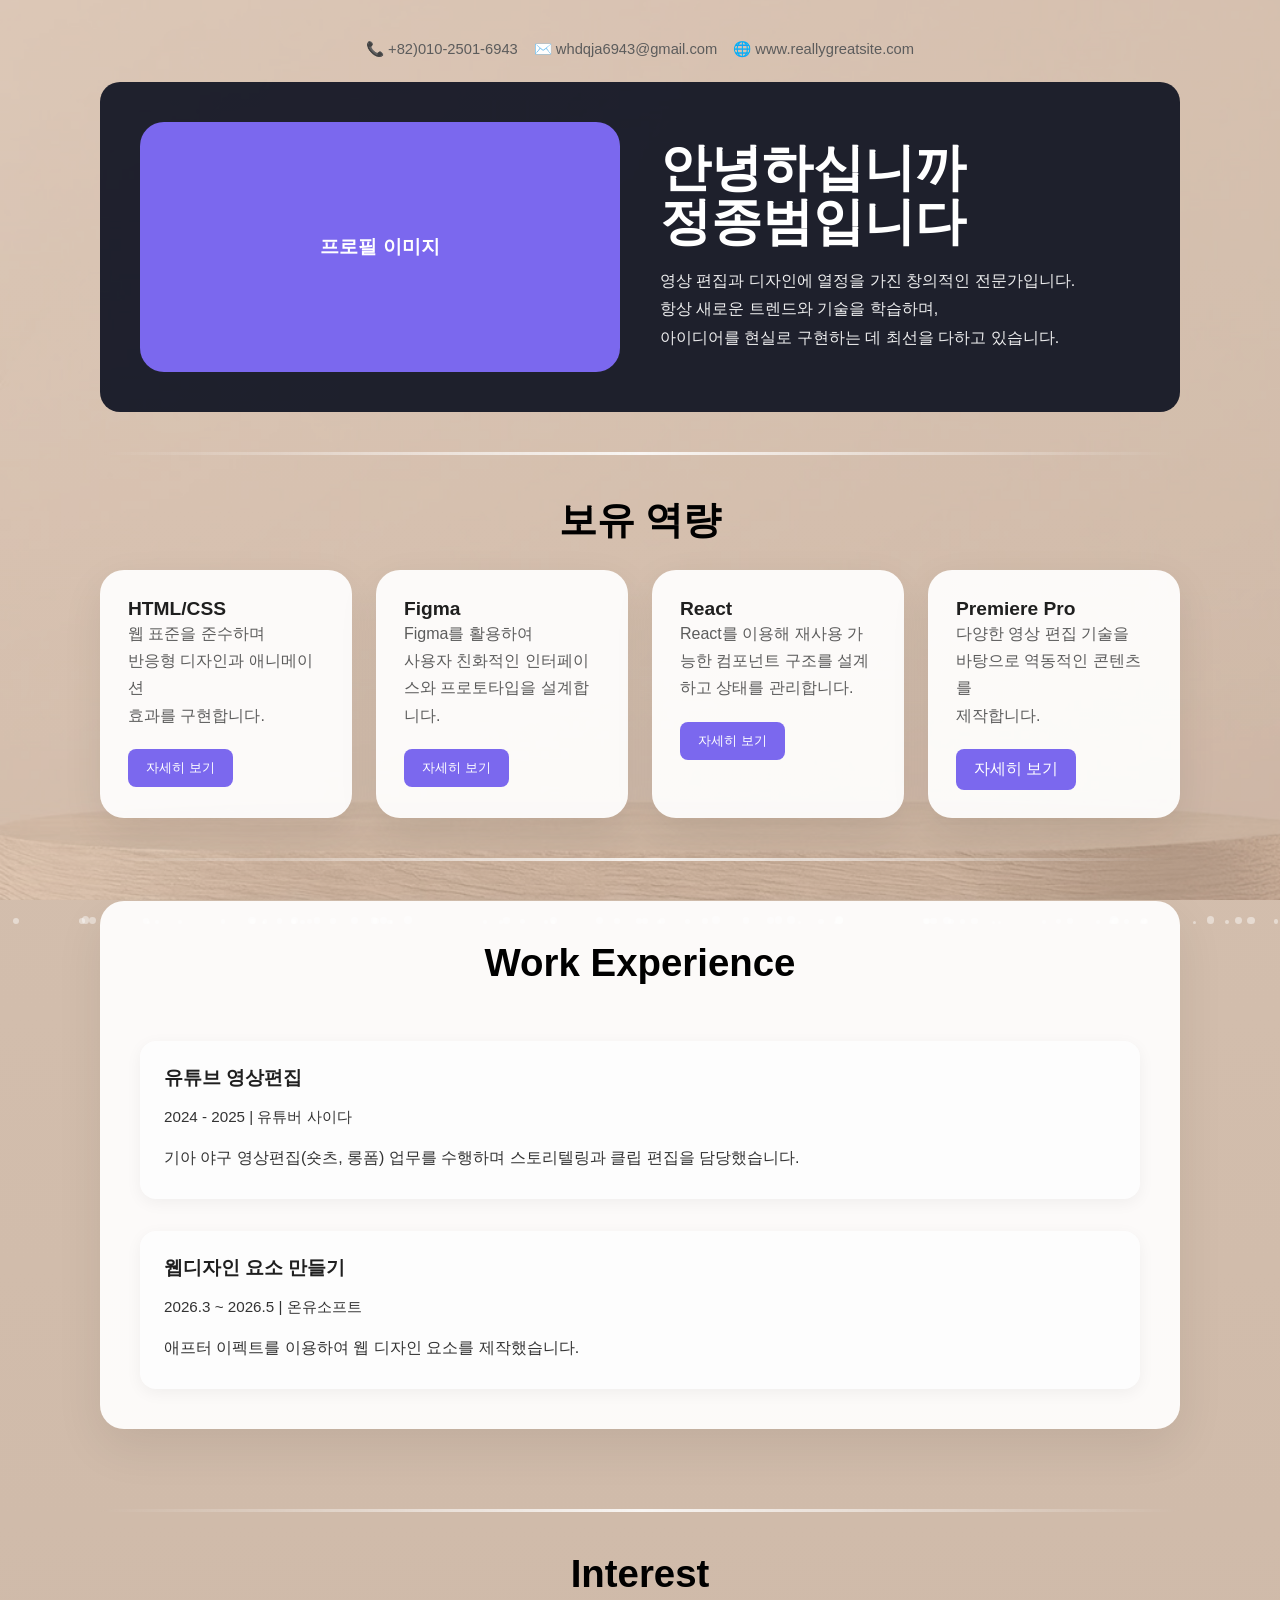
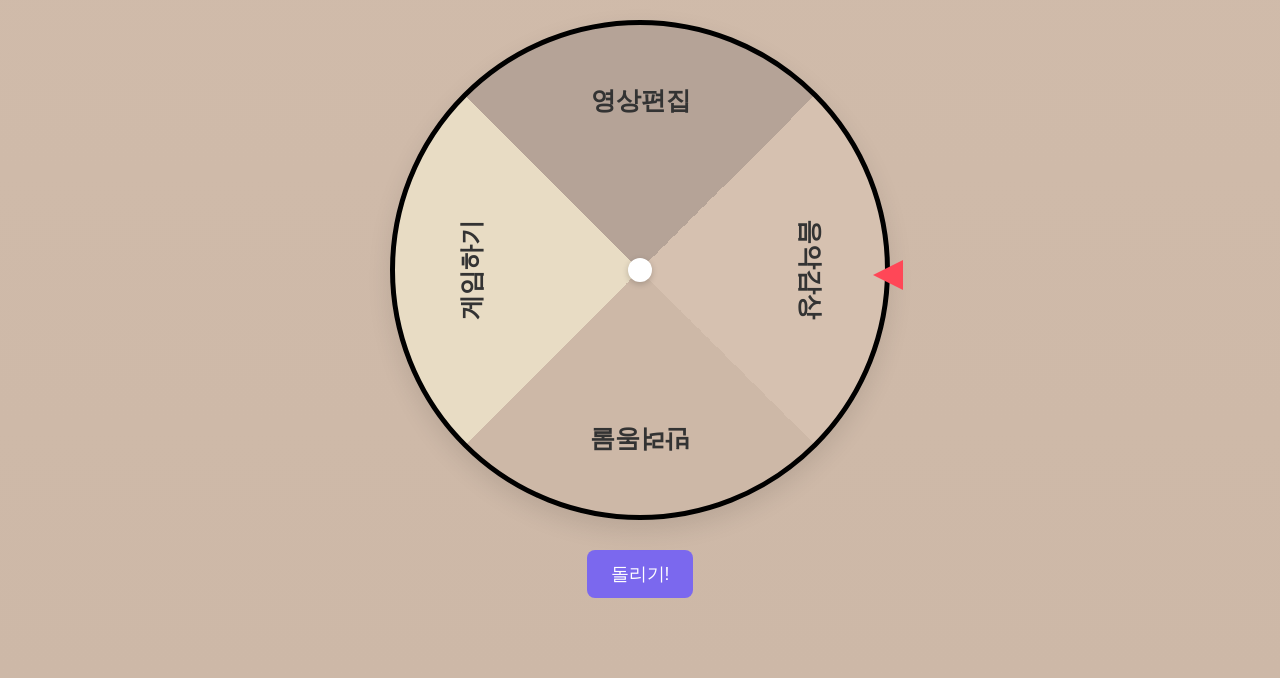
==== aboutrme.html @ 413c7f7b "리모델링" ====
<!DOCTYPE html>
<html lang="ko">
<head>
    <meta charset="UTF-8">
    <meta name="viewport" content="width=device-width, initial-scale=1.0">
    <title>정종범 자기소개</title>
    <link rel="stylesheet" href="style.css">
</head>
<body>
    <div id="particle-container"></div>
    <img src="back.jpg" alt="배경 이미지" class="bg-image">

    <main class="wrapper">
        <section class="contact-bar" aria-label="연락처 정보">
            <span>📞 +82)010-2501-6943</span>
            <span>✉️ whdqja6943@gmail.com</span>
            <span>🌐 www.reallygreatsite.com</span>
        </section>

       <section class="header-box">
    <div class="profile-img-placeholder">프로필 이미지</div>
    
    <div class="text-area">
        <h1>안녕하십니까<br>정종범입니다</h1>
        <p>영상 편집과 디자인에 열정을 가진 창의적인 전문가입니다.<br>
        항상 새로운 트렌드와 기술을 학습하며,<br>
        아이디어를 현실로 구현하는 데 최선을 다하고 있습니다.</p>
    </div>
</section>

        <div class="divider"></div>

        <section class="skills-section">
            <h2 class="section-title">보유 역량</h2>
            <div class="grid-container">
                <article class="card">
                    <div class="card-content">
                        <h3>HTML/CSS</h3>
                        <p>웹 표준을 준수하며 <br> 반응형 디자인과 애니메이션 <br> 효과를 구현합니다.</p>
                        <div class="btn-image-wrapper">
                            <button class="hover-btn">자세히 보기</button>
                            <div class="image-popup">
                                <img src="dalcom.png" alt="HTML/CSS 상세 이미지">
                            </div>
                        </div>
                    </div>
                </article>
                <article class="card">
                    <div class="card-content">
                        <h3>Figma</h3>
                        <p>Figma를 활용하여<br>사용자 친화적인 인터페이스와 프로토타입을 설계합니다.</p>
                        <div class="btn-image-wrapper">
                            <button class="hover-btn">자세히 보기</button>
                            <div class="image-popup">
                                <img src="figma.png" alt="Figma 상세 이미지">
                            </div>
                        </div>
                    </div>
                </article>
                <article class="card">
                    <div class="card-content">
                        <h3>React</h3>
                        <p>React를 이용해 재사용 가능한 컴포넌트 구조를 설계하고 상태를 관리합니다.</p>
                        <div class="btn-image-wrapper">
                            <button class="hover-btn">자세히 보기</button>
                            <div class="image-popup">
                                <img src="react.png" alt="React 상세 이미지">
                            </div>
                        </div>
                    </div>
                </article>
                <article class="card">
                    <div class="card-content">
                        <h3>Premiere Pro</h3>
                        <p>다양한 영상 편집 기술을<br> 바탕으로 역동적인 콘텐츠를 <br>제작합니다.</p>
                        <a href="https://www.youtube.com/watch?v=IJvtbl1FJ9M&t=701s" target="_blank" class="hover-btn">자세히 보기</a>
                    </div>
                </article>
            </div>
        </section>

                <div class="divider"></div>

        <section class="experience-box">
           <h2 class="section-title">Work Experience</h2>

<article class="experience-item flip-container">
    <div class="flip-inner">
        <div class="flip-front">
            <h3>유튜브 영상편집</h3>
            <p class="sub-text">2024 - 2025 | 유튜버 사이다</p>
            <p>기아 야구 영상편집(숏츠, 롱폼) 업무를 수행하며 스토리텔링과 클립 편집을 담당했습니다.</p>
        </div>
        <div class="flip-back">
            <h3>상세 성과 및 기술</h3>
            <p>✔ 조회수 50만 회 달성 숏츠 기획 및 제작<br>
               ✔ 프리미어 프로 및 애프터 이펙트 활용<br>
               ✔ 영상 썸네일 디자인</p>
        </div>
    </div>
</article>

<article class="experience-item flip-container">
    <div class="flip-inner">
        <div class="flip-front">
            <h3>웹디자인 요소 만들기</h3>
            <p class="sub-text">2026.3 ~ 2026.5 | 온유소프트</p>
            <p>애프터 이펙트를 이용하여 웹 디자인 요소를 제작했습니다.</p>
        </div>
        <div class="flip-back">
            <h3>상세 성과 및 기술</h3>
            <p>✔ Lottie 및 Bodymovin을 활용한 웹 애니메이션 구현<br>
               ✔ SVG 기반의 가벼운 모션 그래픽 제작<br>
               ✔ 반응형 웹에 맞춘 디자인 에셋 최적화</p>
        </div>
    </div>
</article>

        </section>

       <div class="divider"></div>

          <div class="roulette-wrapper">
            <h2 class="section-title">Interest</h2>
    <div class="pointer"></div>
    <div class="wheel" id="roulette">
        <div class="text-item t1"><span>음악감상</span></div>
        <div class="text-item t2"><span>반려동물</span></div>
        <div class="text-item t3"><span>게임하기</span></div>
        <div class="text-item t4"><span>영상편집</span></div>
    </div>
    <button class="hover-btn spin-btn" onclick="spinRoulette()">돌리기!</button>
</div>
    </main>

    <script>
        const container = document.getElementById('particle-container');
        for (let i = 0; i < 80; i++) {
            const particle = document.createElement('div');
            particle.className = 'particle';
            particle.style.left = Math.random() * 100 + 'vw';
            particle.style.animationDuration = (Math.random() * 10 + 5) + 's';
            particle.style.animationDelay = Math.random() * 10 + 's';
            particle.style.width = particle.style.height = (Math.random() * 5 + 3) + 'px';
            container.appendChild(particle);
        }

        let currentRotation = 0;
        
        function spinRoulette() {
            const wheel = document.getElementById('roulette');
            
            if (!wheel) {
                alert("룰렛 원판을 찾을 수 없습니다! HTML에 id='roulette'가 있는지 확인해주세요.");
                return;
            }
            
            const randomDegree = Math.floor(Math.random() * 360);
            currentRotation += 1800 + randomDegree; 
            wheel.style.transform = `rotate(${currentRotation}deg)`;
        }
    </script>
</body>
</html>
---- style.css ----
:root {
    --bg-start: #D6C1B0;
    --bg-end: #CDB8A7;
    --card-bg: rgba(255, 255, 255, 0.92);
    --panel-bg: rgba(10, 15, 30, 0.9);
    --accent: #7b68ee;
    --accent-dark: #5d4bc7;
    --text: #1f1f1f;
    --muted: #5c5c5c;
}

*, *::before, *::after {
    box-sizing: border-box;
}

html {
    scroll-behavior: smooth;
}

body {
    margin: 0;
    min-height: 100vh;
    background: linear-gradient(to bottom, var(--bg-start), var(--bg-end));
    font-family: 'Pretendard', sans-serif;
    color: var(--text);
    overflow-x: hidden;
}

#particle-container {
    position: fixed;
    inset: 0;
    pointer-events: none;
    z-index: 0;
}

.particle {
    position: absolute;
    bottom: -24px;
    width: 6px;
    height: 6px;
    background: rgba(255, 255, 255, 0.45);
    border-radius: 50%;
    animation: float-up linear infinite;
}

@keyframes float-up {
    0% {
        transform: translateY(0) translateX(0);
        opacity: 0;
    }
    20% {
        opacity: 0.8;
    }
    100% {
        transform: translateY(-110vh) translateX(40px);
        opacity: 0;
    }
}

.bg-image {
    position: fixed;
    inset: auto 0 0 0;
    width: 100%;
    min-height: 100%;
    object-fit: cover;
    z-index: -1;
    opacity: 0.35;
    pointer-events: none;
}

.wrapper {
    width: min(94%, 1080px);
    margin: 0 auto;
    padding: 40px 0;
    position: relative;
    z-index: 1;
}

.contact-bar {
    display: flex;
    justify-content: center;
    flex-wrap: wrap;
    gap: 16px;
    margin-bottom: 24px;
    font-size: 0.92rem;
    color: var(--muted);
}

.header-box {
    background: rgba(10, 15, 30, 0.9);
    color: white;
    padding: 40px;
    border-radius: 20px;
    display: flex;
    flex-direction: row; 
    align-items: center; 
    justify-content: flex-start;
    gap: 40px; 
    width: 100%;
    box-sizing: border-box;
    margin-bottom: 40px;
}

.profile-img-placeholder {
    flex: 0 0 40%; 
    max-width: 350px; 
    height: 300px; 
    background: var(--accent);
    border-radius: 24px;
    
    display: flex;
    align-items: center;
    justify-content: center;
    font-size: 1.2rem;
    font-weight: bold;
}

.text-area {
    width: 100%; 
}

.text-area h1 {
    margin: 0 0 18px;
    font-size: clamp(2rem, 4vw, 3.4rem);
    line-height: 1.05;
}

.text-area p {
    margin: 0;
    max-width: 720px;
    line-height: 1.8;
    color: rgba(255, 255, 255, 0.92);
}

.divider {
    width: 100%;
    height: 3px;
    margin: 40px 0;
    background: linear-gradient(90deg, transparent, rgba(255, 255, 255, 0.85), transparent);
}

.section-title {
    margin: 0 0 24px;
    font-size: clamp(2rem, 3vw, 3rem);
    color: rgb(0, 0, 0);
    text-align: center;
}

.grid-container {
    display: grid;
    grid-template-columns: repeat(auto-fit, minmax(240px, 1fr));
    gap: 24px;
    width: 100%;
    margin-bottom: 40px;
}

.card {
    background: var(--card-bg);
    border-radius: 24px;
    padding: 28px;
    display: flex;
    flex-direction: column;
    justify-content: space-between;
    gap: 18px;
    min-height: 220px;
    box-shadow: 0 14px 40px rgba(0, 0, 0, 0.08);
    transition: transform 0.3s ease, box-shadow 0.3s ease;
}

.card:hover {
    transform: translateY(-4px);
    box-shadow: 0 18px 46px rgba(0, 0, 0, 0.14);
}

.card h3 {
    margin: 0;
    font-size: 1.2rem;
}

.card p {
    margin: 0;
    line-height: 1.7;
    color: var(--muted);
}

.btn-image-wrapper {
    display: flex;
    flex-wrap: wrap;
    gap: 16px;
    align-items: flex-start;
}

.hover-btn {
    padding: 10px 18px;
    background: var(--accent);
    color: white;
    border: none;
    border-radius: 8px;
    cursor: pointer;
    text-decoration: none;
    display: inline-block;
    transition: background-color 0.25s ease, transform 0.25s ease;
    margin-top: 20px;
}

.hover-btn:hover {
    background: var(--accent-dark);
    transform: translateY(-1px);
}

@media (min-width: 768px) {
    .header-box {
        text-align: start;
    }
    .profile-img-placeholder {
        flex: auto;
        width: 100%;
        max-width: 100%;
        height: 250px;
    }
}
.hover-btn:active {
    transform: translateY(0);
}

.btn-image-wrapper {
    position: relative;
    display: flex;
    align-items: flex-start;
}

.image-popup {
    position: absolute;
    bottom: 100%;
    left: 0;
    background: white;
    border-radius: 12px;
    box-shadow: 0 10px 40px rgba(0, 0, 0, 0.2);
    padding: 8px;
    width: 300px;
    max-width: 90vw;
    opacity: 0;
    visibility: hidden;
    transform: translateY(10px);
    transition: all 0.3s ease;
    pointer-events: none;
    margin-bottom: 8px;
    z-index: 100;
}

.btn-image-wrapper:hover .image-popup {
    opacity: 1;
    visibility: visible;
    transform: translateY(0);
}

.image-popup img {
    width: 100%;
    height: auto;
    border-radius: 8px;
    display: block;
}


.modal-toggle { display: none; }

.modal { display: none; position: fixed; top: 0; left: 0; width: 100%; height: 100%; background: rgba(0,0,0,0.8); z-index: 1000; justify-content: center; align-items: center; }

.modal-toggle:checked + label + .modal { display: flex; }

.modal-body { position: relative; max-width: 80%; }
.modal-body img { width: 100%; border-radius: 10px; }
.overlay { position: fixed; top:0; left:0; width:100%; height:100%; }

.experience-box {
    width: 100%;
    background: var(--card-bg);
    padding: 40px;
    border-radius: 24px;
    box-shadow: 0 18px 48px rgba(0, 0, 0, 0.08);
    display: grid;
    gap: 32px;
    margin-bottom: 80px;
}

.experience-item.flip-container {
    perspective: 1000px; 
    background: transparent;
}

/* 2. 회전하는 핵심 컨테이너 */
.flip-inner {
    display: grid; 
    transition: transform 0.6s cubic-bezier(0.4, 0.2, 0.2, 1);
    transform-style: preserve-3d; 
}

.flip-container:hover .flip-inner {
    transform: rotateY(180deg);
}

.flip-front, .flip-back {
    grid-area: 1 / 1; 
    backface-visibility: hidden; 
    background: #fdfdfd; 
    border-radius: 16px;
    padding: 24px;
    box-sizing: border-box;
    box-shadow: 0 4px 16px rgba(0, 0, 0, 0.05);
}

.flip-front {
    display: grid;
    gap: 10px;
}

.flip-back {
    transform: rotateY(180deg);
    background: var(--accent, #7b68ee); /* 뒷면은 포인트 컬러로 반전 */
    color: white;
    display: flex;
    flex-direction: column;
    justify-content: center;
}

.flip-back h3 {
    margin: 0 0 12px 0;
    color: white;
}

.flip-back p {
    margin: 0;
    color: rgba(255, 255, 255, 0.9);
    line-height: 1.8;
}

.experience-item h3 {
    margin: 0;
}

.sub-text {
    margin: 0;
    color: var(--muted);
    font-size: 0.95rem;
}

.experience-box p {
    margin: 0;
    line-height: 1.75;
    color: #333;
}

.interest-box {
    background: var(--card-bg);
    padding: 50px;
    border-radius: 24px;
    box-shadow: 0 18px 48px rgba(0, 0, 0, 0.08);

}

.tags {
    display: flex;
    flex-wrap: wrap;
    gap: 12px;
    justify-content: center;
}

.tag {
    display: inline-flex;
    align-items: center;
    justify-content: center;
    padding: 10px 16px;
    border-radius: 999px;
    background: rgba(123, 104, 238, 0.14);
    color: #4f369d;
    font-size: 0.95rem;
    transition: background-color 0.25s ease, transform 0.25s ease, box-shadow 0.25s ease;
    cursor: default;
    
}

.tag:hover {
    background: rgba(123, 104, 238, 0.24);
    transform: translateY(-2px);
    box-shadow: 0 10px 20px rgba(79, 54, 157, 0.12);
}

@media (max-width: 920px) {
    .header-box {
        flex-direction: column;
        text-align: center;
        padding: 32px;
    }

    .profile-img-placeholder {
        width: 160px;
        height: 160px;
    }
}

@media (max-width: 680px) {
    .wrapper {
        padding: 24px 0;
    }

    .contact-bar {
        justify-content: center;
        gap: 12px;
        font-size: 0.88rem;
    }

    .experience-box,
    .card {
        padding: 28px;
    }
}

@media (max-width: 520px) {
    .section-title {
        font-size: 2.2rem;
    }
}

.roulette-wrapper {
    display: flex;
    flex-direction: column;
    align-items: center;
    margin: 40px 0;
    position: relative;
}

.pointer {
    position: absolute;
    top: 50%;
    right: 277px;
    left: auto;
    transform: translateY(-50%);
    width: 0;
    height: 0;
    border-top: 15px solid transparent;
    border-bottom: 15px solid transparent;
    border-left: none;
    border-right: 30px solid #ff4757;
    z-index: 10;
}

.wheel {
    width: 500px;
    height: 500px;
    border-radius: 50%;
    position: relative;
    overflow: hidden;
    background: conic-gradient(
        from 45deg,
        #D6C1B0 0deg 90deg,   
        #CDB8A7 90deg 180deg, 
        #E8DCC4 180deg 270deg,
        #B5A397 270deg 360deg 
    );
    border: 5px solid rgb(0, 0, 0);
    box-shadow: 0 10px 25px rgba(0,0,0,0.1);
    transition: transform 4s cubic-bezier(0.1, 0.7, 0.1, 1);
}

.wheel::after {
    content: '';
    position: absolute;
    top: 50%; left: 50%;
    transform: translate(-50%, -50%);
    width: 24px; height: 24px;
    background: white;
    border-radius: 50%;
    box-shadow: 0 2px 6px rgba(0,0,0,0.2);
}

.text-item {
    position: absolute;
    top: 50%;
    left: 50%;
    width: 50%;
    height: 40px;
    margin-top: -20px;
    transform-origin: left center;
    display: flex;
    align-items: center;
    justify-content: flex-end; 
    padding-right: 25px; 
    box-sizing: border-box;
    color: #333;
    font-weight: bold;
    font-size: 1.55rem;
}

.text-item span {
    display: block;
}

.t1 { transform: rotate(0deg); }   
.t1 span { transform: rotate(90deg); } 

.t2 { transform: rotate(90deg); }  
.t2 span { transform: rotate(90deg); } 

.t3 { transform: rotate(180deg); } 
.t3 span { transform: rotate(90deg); } 

.t4 { transform: rotate(270deg); } 
.t4 span { transform: rotate(90deg); }


.spin-btn {
    margin-top: 30px;
    font-size: 1.1rem;
    padding: 12px 24px;
}
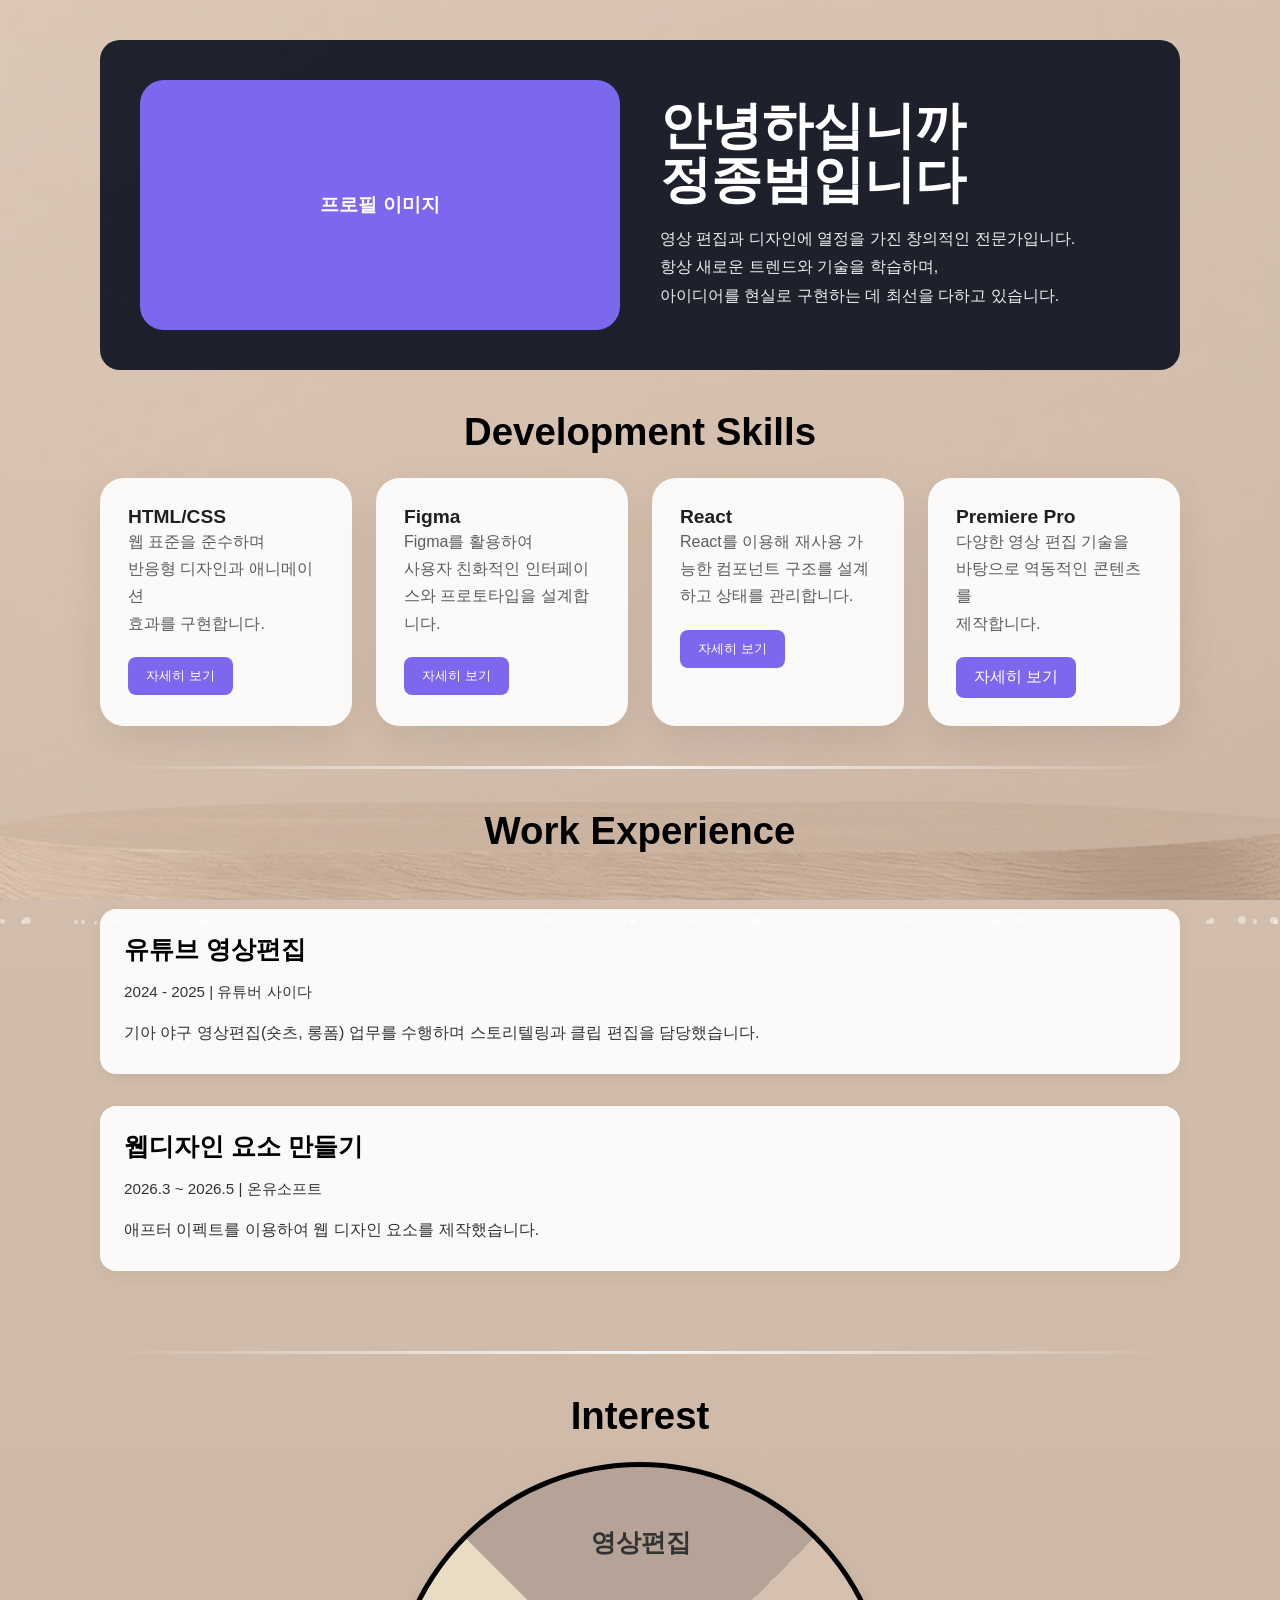
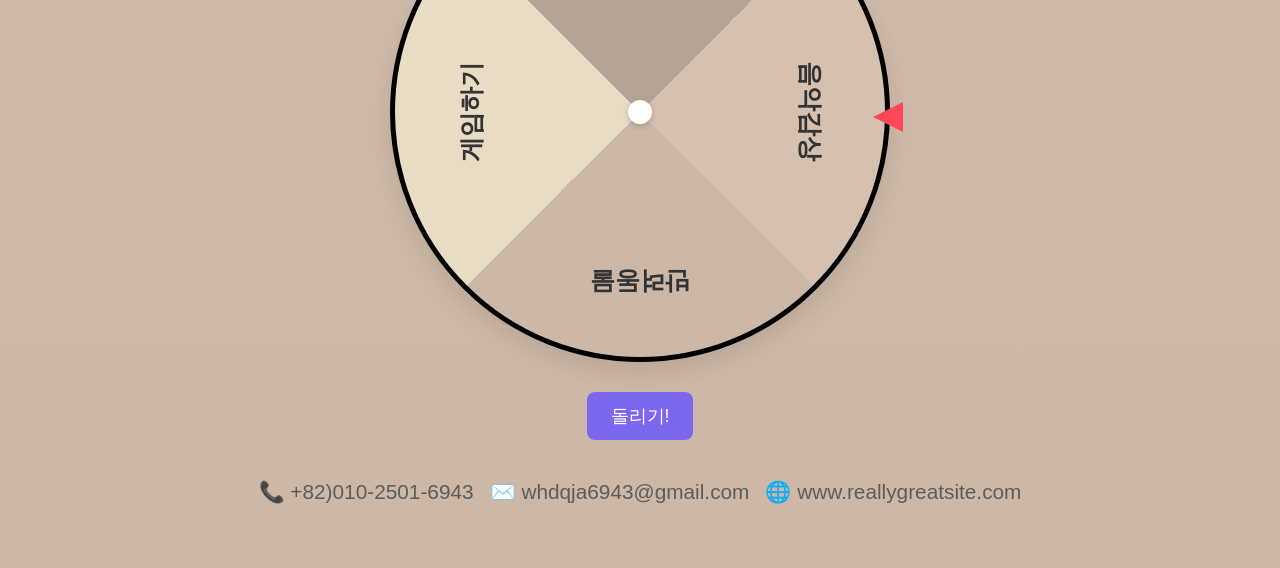
==== commit 360e0298: "경험 부분 수정" ====
--- a/aboutrme.html
+++ b/aboutrme.html
@@ -11,11 +11,7 @@
     <img src="back.jpg" alt="배경 이미지" class="bg-image">
 
     <main class="wrapper">
-        <section class="contact-bar" aria-label="연락처 정보">
-            <span>📞 +82)010-2501-6943</span>
-            <span>✉️ whdqja6943@gmail.com</span>
-            <span>🌐 www.reallygreatsite.com</span>
-        </section>
+        
 
        <section class="header-box">
     <div class="profile-img-placeholder">프로필 이미지</div>
@@ -28,10 +24,8 @@
     </div>
 </section>
 
-        <div class="divider"></div>
-
         <section class="skills-section">
-            <h2 class="section-title">보유 역량</h2>
+            <h2 class="section-title">Development Skills</h2>
             <div class="grid-container">
                 <article class="card">
                     <div class="card-content">
@@ -131,6 +125,13 @@
     </div>
     <button class="hover-btn spin-btn" onclick="spinRoulette()">돌리기!</button>
 </div>
+
+<section class="contact-bar" aria-label="연락처 정보">
+            <span>📞 +82)010-2501-6943</span>
+            <span>✉️ whdqja6943@gmail.com</span>
+            <span>🌐 www.reallygreatsite.com</span>
+        </section>
+
     </main>
 
     <script>
--- a/style.css
+++ b/style.css
@@ -82,7 +82,7 @@
     flex-wrap: wrap;
     gap: 16px;
     margin-bottom: 24px;
-    font-size: 0.92rem;
+    font-size: 1.3rem;
     color: var(--muted);
 }
 
@@ -273,11 +273,6 @@
 .overlay { position: fixed; top:0; left:0; width:100%; height:100%; }
 
 .experience-box {
-    width: 100%;
-    background: var(--card-bg);
-    padding: 40px;
-    border-radius: 24px;
-    box-shadow: 0 18px 48px rgba(0, 0, 0, 0.08);
     display: grid;
     gap: 32px;
     margin-bottom: 80px;
@@ -302,7 +297,7 @@
 .flip-front, .flip-back {
     grid-area: 1 / 1; 
     backface-visibility: hidden; 
-    background: #fdfdfd; 
+    background: var(--card-bg); 
     border-radius: 16px;
     padding: 24px;
     box-sizing: border-box;
@@ -314,9 +309,15 @@
     gap: 10px;
 }
 
+.flip-front h3 {
+    margin: 0 0 12px 0;
+    color: rgb(0, 0, 0);
+    font-size: 25px;
+}
+
 .flip-back {
     transform: rotateY(180deg);
-    background: var(--accent, #7b68ee); /* 뒷면은 포인트 컬러로 반전 */
+    background: var(--card-bg);
     color: white;
     display: flex;
     flex-direction: column;
@@ -325,12 +326,13 @@
 
 .flip-back h3 {
     margin: 0 0 12px 0;
-    color: white;
+    color: rgb(0, 0, 0);
+    font-size: 25px;
 }
 
 .flip-back p {
     margin: 0;
-    color: rgba(255, 255, 255, 0.9);
+    color: rgba(0, 0, 0, 0.9);
     line-height: 1.8;
 }
 
